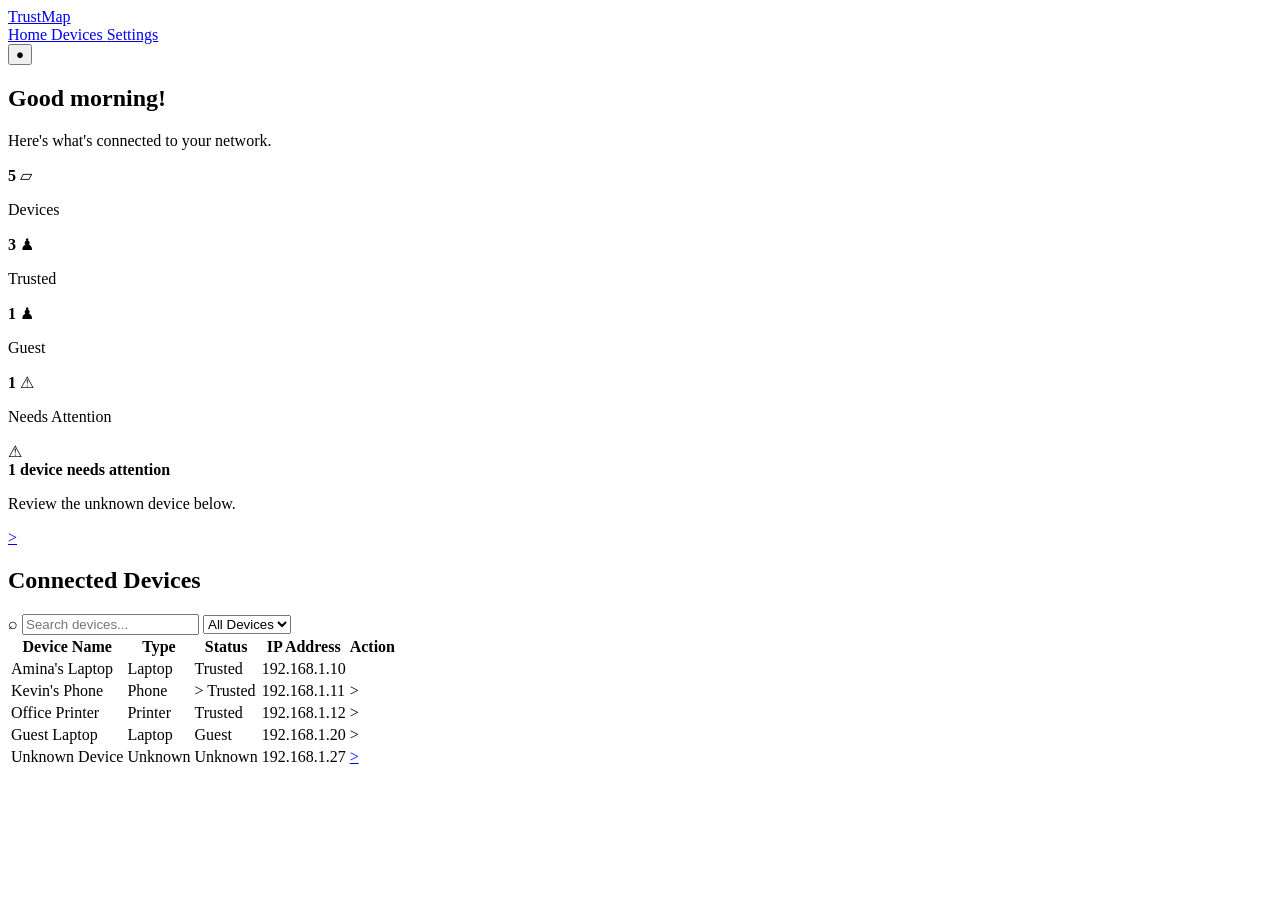
==== index.html @ f8d67c60 "create index html code" ====
<!DOCTYPE html>
<html lang="en">

<head>
    <meta charset="UTF-8">
    <meta name="viewport" content="width=device-width, initial-scale=1.0">
    <title>TrustMap | Dashboard</title>
    <link rel="stylesheet" href="css/style.css">
</head>

<body>
    <!-- top navigation bar -->
    <header class="topbar">
        <a href="index.html" class="logo">
            TrustMap
        </a>
        <nav class="main-nav" aria-label="Main navigation">
            <a href="index.html" class="nav-link active">
                Home
            </a>

            <a href="#devices" class="nav-link">
                Devices
            </a>

            <a href="#" class="nav-link">
                Settings
            </a>
        </nav>

        <button class="profile-button" aria-label="Open profile">
            <span aria-hidden="true">●</span>
        </button>
    </header>

    <!-- dashboard content -->
    <main class="dashboard">
        <section class="dashboard-intro">
            <h1>Good morning!</h1>
            <p>
                Here's what's connected to your network.
            </p>
        </section>

        <!-- network status cards -->
        <section class="status-grid" aria-label="Network status">
            <article class="status-card">
                <strong class="status-number">5</strong>
                <span aria-hidden="true">▱</span>
                <p>Devices</p>
            </article>

            <article class="status-card status-card-trusted">
                <strong class="status-number">3</strong>
                <span aria-hidden="true">♟</span>
                <p>Trusted</p>
            </article>

            <article class="status-card">
                <strong class="status-number">1</strong>
                <span aria-hidden="true">♟</span>
                <p>Guest</p>
            </article>

            <article class="status-card status-card-attention">
                <strong class="status-number">1</strong>
                <span aria-hidden="true">⚠</span>
                <p>Needs Attention</p>
            </article>
        </section>

        <!-- attention alert -->
        <section class="attention-alert" aria-label="Device attention required">
            <span class="alert-icon" aria-hidden="true">⚠</span>
            <div class="alert-message">
                <strong> 1 device needs attention </strong>
                <p> Review the unknown device below. </p>
            </div>

            <a href="device.html" class="alert-action" aria-label="Review unknown device">
                >
            </a>
        </section>

        <!-- connected devices section -->
        <section class="devices-section" id="devices">
            <h2>Connected Devices</h2>

            <!-- SEARCH + FILTER -->
            <div class="device-controls">
                <label class="search-box">
                    <span aria-hidden="true">⌕</span>
                    <input type="search" placeholder="Search devices..." aria-label="Search devices">
                </label>

                <select class="device-filter" aria-label="Filter devices">
                    <option>All Devices</option>
                    <option>Trusted</option>
                    <option>Guest</option>
                    <option>Unknown</option>
                </select>
            </div>

            <!-- devices table -->
            <div class="table-wrapper">
                <table class="device-table">
                    <thead>
                        <tr>
                            <th scope="col">Device Name</th>
                            <th scope="col">Type</th>
                            <th scope="col">Status</th>
                            <th scope="col">IP Address</th>
                            <th scope="col">
                                <span class="sr-only">Action</span>
                            </th>
                        </tr>
                    </thead>

                    <tbody>
                        <tr>
                            <td>Amina's Laptop</td>
                            <td>Laptop</td>
                            <td>
                                <span class="device-status trusted">
                                    <span class="status-dot"></span>
                                    Trusted
                                </span>
                            </td>
                            <td>192.168.1.10</td>
                            <td>
                                <span aria-hidden="true"></span>
                            </td>
                        </tr>


                        <tr>
                            <td>Kevin's Phone</td>
                            <td>Phone</td>

                            <td>
                                <span class="device-status trusted">
                                    <span class="status-dot">></span>
                                    Trusted
                                </span>
                            </td>
                            <td>192.168.1.11</td>
                            <td>
                                <span aria-hidden="true">></span>
                            </td>
                        </tr>

                        <tr>
                            <td>Office Printer</td>
                            <td>Printer</td>
                            <td>
                                <span class="device-status trusted">
                                    <span class="status-dot"></span>
                                    Trusted
                                </span>
                            </td>
                            <td>192.168.1.12</td>
                            <td>
                                <span aria-hidden="true">></span>
                            </td>
                        </tr>
                        
                        <tr>
                            <td>Guest Laptop</td>
                            <td>Laptop</td>
                            <td>
                                <span class="device-status guest">
                                    <span class="status-dot"></span>
                                    Guest
                                </span>
                            </td>
                            <td>192.168.1.20</td>
                            <td>
                                <span aria-hidden="true">></span>
                            </td>
                        </tr>

                        <tr class="unknown-device">
                            <td>Unknown Device</td>
                            <td>Unknown</td>
                            <td>
                                <span class="device-status unknown">
                                    <span class="status-dot"></span>
                                    Unknown
                                </span>
                            </td>
                            <td>192.168.1.27</td>
                            <td>
                                <a href="device.html" aria-label="View unknown device">></a>
                            </td>
                        </tr>
                    </tbody>
                </table>
            </div>
        </section>
    </main>
</body>
</html>
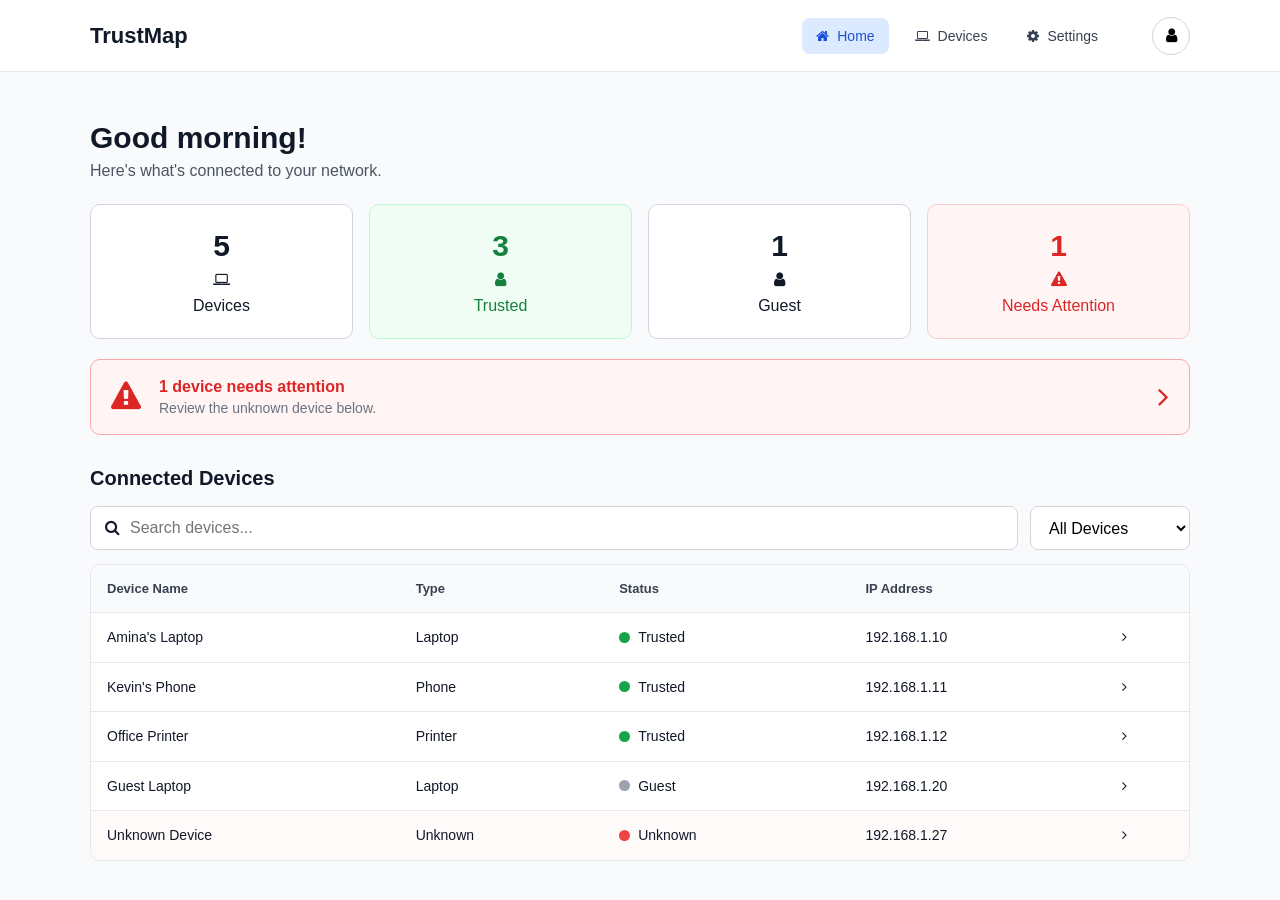
==== commit b7daabc7: "create and style device.html file" ====
--- a/index.html
+++ b/index.html
@@ -5,32 +5,47 @@
     <meta charset="UTF-8">
     <meta name="viewport" content="width=device-width, initial-scale=1.0">
     <title>TrustMap | Dashboard</title>
-    <link rel="stylesheet" href="css/style.css">
+    <link rel="stylesheet" href="/css/style.css">
+    <link rel="stylesheet" href="https://cdnjs.cloudflare.com/ajax/libs/font-awesome/4.7.0/css/font-awesome.min.css">
 </head>
 
 <body>
     <!-- top navigation bar -->
     <header class="topbar">
-        <a href="index.html" class="logo">
-            TrustMap
-        </a>
-        <nav class="main-nav" aria-label="Main navigation">
-            <a href="index.html" class="nav-link active">
-                Home
+        <div class="topbar-container">
+            <a href="index.html" class="logo">
+                TrustMap
             </a>
 
-            <a href="#devices" class="nav-link">
-                Devices
-            </a>
-
-            <a href="#" class="nav-link">
-                Settings
-            </a>
-        </nav>
-
-        <button class="profile-button" aria-label="Open profile">
-            <span aria-hidden="true">●</span>
-        </button>
+            <nav class="main-nav" aria-label="Main navigation">
+                <a href="index.html" class="nav-link active">
+                    <span aria-hidden="true">
+                        <i class="fa fa-home" aria-hidden="true"></i>
+                    </span>
+                    Home
+                </a>
+
+                <a href="device.html" class="nav-link">
+                    <span aria-hidden="true">
+                        <i class="fa fa-laptop" aria-hidden="true"></i>
+                    </span>
+                    Devices
+                </a>
+
+                <a href="#" class="nav-link">
+                    <span aria-hidden="true">
+                        <i class="fa fa-cog" aria-hidden="true"></i>
+                    </span>
+                    Settings
+                </a>
+            </nav>
+
+            <button class="profile-button" aria-label="Open profile">
+                <span aria-hidden="true">
+                    <i class="fa fa-user" aria-hidden="true"></i>
+                </span>
+            </button>
+        </div>
     </header>
 
     <!-- dashboard content -->
@@ -46,39 +61,49 @@
         <section class="status-grid" aria-label="Network status">
             <article class="status-card">
                 <strong class="status-number">5</strong>
-                <span aria-hidden="true">▱</span>
+                <span aria-hidden="true">
+                    <i class="fa fa-laptop" aria-hidden="true"></i>
+                </span>
                 <p>Devices</p>
             </article>
 
             <article class="status-card status-card-trusted">
                 <strong class="status-number">3</strong>
-                <span aria-hidden="true">♟</span>
+                <span aria-hidden="true">
+                    <i class="fa fa-user" aria-hidden="true"></i>
+                </span>
                 <p>Trusted</p>
             </article>
 
             <article class="status-card">
                 <strong class="status-number">1</strong>
-                <span aria-hidden="true">♟</span>
+                <span aria-hidden="true">
+                    <i class="fa fa-user" aria-hidden="true"></i>
+                </span>
                 <p>Guest</p>
             </article>
 
             <article class="status-card status-card-attention">
                 <strong class="status-number">1</strong>
-                <span aria-hidden="true">⚠</span>
+                <span aria-hidden="true">
+                    <i class="fa fa-exclamation-triangle" aria-hidden="true"></i>
+                </span>
                 <p>Needs Attention</p>
             </article>
         </section>
 
         <!-- attention alert -->
         <section class="attention-alert" aria-label="Device attention required">
-            <span class="alert-icon" aria-hidden="true">⚠</span>
+            <span class="alert-icon" aria-hidden="true">
+                <i class="fa fa-exclamation-triangle" aria-hidden="true"></i>
+            </span>
             <div class="alert-message">
                 <strong> 1 device needs attention </strong>
                 <p> Review the unknown device below. </p>
             </div>
 
             <a href="device.html" class="alert-action" aria-label="Review unknown device">
-                >
+                <i class="fa fa-angle-right" aria-hidden="true"></i>
             </a>
         </section>
 
@@ -89,7 +114,7 @@
             <!-- SEARCH + FILTER -->
             <div class="device-controls">
                 <label class="search-box">
-                    <span aria-hidden="true">⌕</span>
+                    <span aria-hidden="true"><i class="fa fa-search" aria-hidden="true"></i></span>
                     <input type="search" placeholder="Search devices..." aria-label="Search devices">
                 </label>
 
@@ -128,7 +153,9 @@
                             </td>
                             <td>192.168.1.10</td>
                             <td>
-                                <span aria-hidden="true"></span>
+                                <span aria-hidden="true">
+                                    <i class="fa fa-angle-right" aria-hidden="true"></i>
+                                </span>
                             </td>
                         </tr>
 
@@ -139,13 +166,15 @@
 
                             <td>
                                 <span class="device-status trusted">
-                                    <span class="status-dot">></span>
+                                    <span class="status-dot"></span>    
                                     Trusted
                                 </span>
                             </td>
                             <td>192.168.1.11</td>
                             <td>
-                                <span aria-hidden="true">></span>
+                                <span aria-hidden="true">
+                                    <i class="fa fa-angle-right" aria-hidden="true"></i>
+                                </span>
                             </td>
                         </tr>
 
@@ -160,7 +189,9 @@
                             </td>
                             <td>192.168.1.12</td>
                             <td>
-                                <span aria-hidden="true">></span>
+                                <span aria-hidden="true">
+                                    <i class="fa fa-angle-right" aria-hidden="true"></i>
+                                </span>
                             </td>
                         </tr>
                         
@@ -175,7 +206,9 @@
                             </td>
                             <td>192.168.1.20</td>
                             <td>
-                                <span aria-hidden="true">></span>
+                                <span aria-hidden="true">
+                                    <i class="fa fa-angle-right" aria-hidden="true"></i>
+                                </span>
                             </td>
                         </tr>
 
@@ -190,7 +223,9 @@
                             </td>
                             <td>192.168.1.27</td>
                             <td>
-                                <a href="device.html" aria-label="View unknown device">></a>
+                                <span aria-hidden="true">
+                                    <i class="fa fa-angle-right" aria-hidden="true"></i>
+                                </span>
                             </td>
                         </tr>
                     </tbody>
--- a/css/style.css
+++ b/css/style.css
@@ -0,0 +1,635 @@
+/* base */
+* {
+    box-sizing: border-box;
+}
+
+body {
+    margin: 0;
+    min-height: 100vh;
+    font-family: Arial, Helvetica, sans-serif;
+    background: #f8fafc;
+    color: #111827;
+}
+
+a {
+    color: inherit;
+    text-decoration: none;
+}
+
+button,
+input,
+select {
+    font: inherit;
+}
+
+/* top navigation bar */
+.topbar {
+    height: 72px;
+    background: #ffffff;
+    border-bottom: 1px solid #e5e7eb;
+    margin-bottom: 3rem;
+}
+
+.topbar-container {
+    width: min(100% - 40px, 1100px);
+    height: 100%;
+    margin: 0 auto;
+    display: flex;
+    align-items: center;
+    gap: 40px;
+}
+
+.logo {
+    font-size: 22px;
+    font-weight: 700;
+    margin-right: auto;
+}
+
+.main-nav {
+    display: flex;
+    align-items: center;
+    gap: 12px;
+}
+
+.nav-link {
+    display: flex;
+    align-items: center;
+    gap: 8px;
+    padding: 10px 14px;
+    border-radius: 8px;
+    color: #374151;
+    font-size: 14px;
+}
+
+.nav-link:hover {
+    background: #f3f4f6;
+}
+
+.nav-link.active {
+    background: #dbeafe;
+    color: #1d4ed8;
+}
+
+.profile-button {
+    width: 38px;
+    height: 38px;
+    border-radius: 50%;
+    border: 1px solid #d1d5db;
+    background: #ffffff;
+    cursor: pointer;
+}
+
+/* dashboard */
+.dashboard {
+    width: min(100% - 40px, 1100px);
+    margin: 0 auto;
+    margin-bottom: 3rem;
+}
+
+.dashboard-intro {
+    margin-bottom: 24px;
+}
+
+.dashboard-intro h1 {
+    margin: 0 0 6px;
+    font-size: 30px;
+    line-height: 1.2;
+}
+
+.dashboard-intro p {
+    margin: 0;
+    color: #4b5563;
+}
+
+/* status cards */
+.status-grid {
+    display: grid;
+    grid-template-columns: repeat(4, 1fr);
+    gap: 16px;
+    margin-bottom: 20px;
+}
+
+.status-card {
+    min-height: 135px;
+    display: flex;
+    flex-direction: column;
+    align-items: center;
+    justify-content: center;
+    gap: 8px;
+    background: #ffffff;
+    border: 1px solid #d1d5db;
+    border-radius: 10px;
+}
+
+.status-card p {
+    margin: 0;
+    text-align: center;
+}
+
+.status-number {
+    font-size: 30px;
+}
+
+.status-card-trusted {
+    background: #f0fdf4;
+    border-color: #bbf7d0;
+    color: #15803d;
+}
+
+.status-card-attention {
+    background: #fff5f5;
+    border-color: #fecaca;
+    color: #dc2626;
+}
+
+/* attention alert */
+.attention-alert {
+    display: flex;
+    align-items: center;
+    gap: 18px;
+    padding: 18px 20px;
+    margin-bottom: 32px;
+    background: #fff5f5;
+    border: 1px solid #fca5a5;
+    border-radius: 10px;
+    color: #dc2626;
+}
+
+.alert-icon {
+    font-size: 30px;
+}
+
+.alert-message {
+    flex: 1;
+}
+
+.alert-message strong {
+    display: block;
+    margin-bottom: 4px;
+    font-size: 16px;
+}
+
+.alert-message p {
+    margin: 0;
+    color: #6b7280;
+    font-size: 14px;
+}
+
+.alert-action {
+    font-size: 30px;
+}
+
+/* connected devices */
+.devices-section h2 {
+    margin: 0 0 16px;
+    font-size: 20px;
+}
+
+/* search + filter */
+.device-controls {
+    display: flex;
+    gap: 12px;
+    margin-bottom: 14px;
+}
+
+.search-box {
+    flex: 1;
+    display: flex;
+    align-items: center;
+    gap: 10px;
+    padding: 0 14px;
+    background: #ffffff;
+    border: 1px solid #d1d5db;
+    border-radius: 8px;
+}
+
+.search-box input {
+    width: 100%;
+    padding: 12px 0;
+    border: none;
+    outline: none;
+    background: transparent;
+}
+
+.device-filter {
+    min-width: 160px;
+    padding: 0 14px;
+    background: #ffffff;
+    border: 1px solid #d1d5db;
+    border-radius: 8px;
+    cursor: pointer;
+}
+
+/* device table */
+.table-wrapper {
+    overflow-x: auto;
+    background: #ffffff;
+    border: 1px solid #e5e7eb;
+    border-radius: 10px;
+}
+
+.device-table {
+    width: 100%;
+    border-collapse: collapse;
+}
+
+.device-table th,
+.device-table td {
+    padding: 16px;
+    text-align: left;
+    border-bottom: 1px solid #e5e7eb;
+}
+
+.device-table th {
+    background: #f9fafb;
+    color: #374151;
+    font-size: 13px;
+    font-weight: 600;
+}
+
+.device-table td {
+    font-size: 14px;
+}
+
+.device-table tbody tr:last-child td {
+    border-bottom: none;
+}
+
+.device-table tbody tr:hover {
+    background: #f9fafb;
+}
+
+/* device status */
+.device-status {
+    display: inline-flex;
+    align-items: center;
+    gap: 8px;
+}
+
+.status-dot {
+    width: 11px;
+    height: 11px;
+    display: inline-block;
+    border-radius: 50%;
+}
+
+.trusted .status-dot {
+    background: #16a34a;
+}
+
+.guest .status-dot {
+    background: #9ca3af;
+}
+
+.unknown .status-dot {
+    background: #ef4444;
+}
+
+/* unknown device */
+.unknown-device {
+    background: #fffafa;
+}
+
+.unknown-device a {
+    display: inline-block;
+    font-size: 24px;
+    font-weight: 600;
+}
+
+/* accessibility */
+.sr-only {
+    position: absolute;
+    width: 1px;
+    height: 1px;
+    padding: 0;
+    margin: -1px;
+    overflow: hidden;
+    clip: rect(0, 0, 0, 0);
+    white-space: nowrap;
+    border: 0;
+}
+
+/* =========================
+   DEVICE DETAILS PAGE
+========================= */
+
+.device-page {
+    width: min(100% - 40px, 760px);
+
+    margin: 0 auto;
+    padding: 32px 0 60px;
+}
+
+
+/* BACK LINK */
+
+.back-link {
+    display: inline-flex;
+    align-items: center;
+    gap: 6px;
+
+    margin-bottom: 28px;
+
+    color: #374151;
+    font-size: 14px;
+}
+
+.back-link:hover {
+    color: #1d4ed8;
+}
+
+
+/* =========================
+   DEVICE HEADING
+========================= */
+
+.device-heading {
+    display: flex;
+    align-items: center;
+    gap: 24px;
+
+    margin-bottom: 20px;
+}
+
+.device-icon {
+    width: 110px;
+    height: 110px;
+
+    display: grid;
+    place-items: center;
+
+    flex-shrink: 0;
+
+    background: #f9fafb;
+
+    border: 1px solid #e5e7eb;
+    border-radius: 10px;
+
+    font-size: 50px;
+}
+
+.device-heading-info h1 {
+    margin: 0 0 8px;
+
+    font-size: 26px;
+}
+
+.device-heading-info .device-status {
+    margin-bottom: 8px;
+}
+
+.device-heading-info p {
+    margin: 0;
+
+    color: #6b7280;
+    font-size: 14px;
+}
+
+
+/* =========================
+   DEVICE INFORMATION
+========================= */
+
+.device-information {
+    margin-bottom: 30px;
+
+    padding: 22px;
+
+    background: #ffffff;
+
+    border: 1px solid #e5e7eb;
+    border-radius: 10px;
+}
+
+.device-details-list {
+    margin: 0;
+}
+
+.detail-row {
+    display: grid;
+
+    grid-template-columns: 160px 1fr;
+
+    align-items: center;
+
+    min-height: 48px;
+}
+
+.detail-row dt {
+    color: #374151;
+    font-size: 14px;
+}
+
+.detail-row dd {
+    margin: 0;
+
+    display: flex;
+    align-items: center;
+    justify-content: space-between;
+    gap: 16px;
+
+    font-size: 14px;
+}
+
+.icon-button {
+    border: none;
+    background: transparent;
+
+    cursor: pointer;
+
+    font-size: 18px;
+}
+
+
+/* =========================
+   RECENT ACTIVITY
+========================= */
+
+.recent-activity {
+    margin-bottom: 30px;
+}
+
+.recent-activity h2,
+.device-actions h2 {
+    margin: 0 0 16px;
+
+    font-size: 19px;
+}
+
+.activity-list {
+    margin: 0;
+    padding: 0;
+
+    list-style: none;
+}
+
+.activity-list li {
+    position: relative;
+
+    display: flex;
+    gap: 16px;
+
+    min-height: 60px;
+}
+
+.activity-list li:not(:last-child)::before {
+    content: "";
+
+    position: absolute;
+
+    left: 5px;
+    top: 15px;
+
+    width: 1px;
+    height: 48px;
+
+    background: #d1d5db;
+}
+
+.activity-dot {
+    width: 11px;
+    height: 11px;
+
+    margin-top: 5px;
+
+    flex-shrink: 0;
+
+    background: #4b5563;
+
+    border-radius: 50%;
+}
+
+.activity-list p {
+    margin: 0 0 3px;
+
+    font-size: 14px;
+}
+
+.activity-list small {
+    color: #6b7280;
+}
+
+.activity-muted .activity-dot {
+    background: #9ca3af;
+}
+
+
+/* =========================
+   DEVICE ACTIONS
+========================= */
+
+.device-actions {
+    padding-top: 22px;
+
+    border-top: 1px solid #e5e7eb;
+}
+
+.action-buttons {
+    display: grid;
+    gap: 10px;
+}
+
+.action-button {
+    min-height: 48px;
+
+    display: flex;
+    align-items: center;
+    justify-content: center;
+
+    gap: 10px;
+
+    padding: 0 18px;
+
+    border-radius: 8px;
+
+    font-weight: 600;
+    cursor: pointer;
+}
+
+.trust-button {
+    background: #171717;
+
+    color: #ffffff;
+
+    border: 1px solid #171717;
+}
+
+.trust-button:hover {
+    background: #292929;
+}
+
+.restrict-button {
+    background: #ffffff;
+
+    color: #111827;
+
+    border: 1px solid #d1d5db;
+}
+
+.block-button {
+    background: #fff5f5;
+
+    color: #dc2626;
+
+    border: 1px solid #fca5a5;
+}
+
+
+/* =========================
+   DEVICE PAGE RESPONSIVE
+========================= */
+
+@media (max-width: 600px) {
+
+    .device-page {
+        width: min(100% - 24px, 760px);
+    }
+
+    .device-heading {
+        align-items: flex-start;
+    }
+
+    .device-icon {
+        width: 80px;
+        height: 80px;
+
+        font-size: 36px;
+    }
+
+    .detail-row {
+        grid-template-columns: 120px 1fr;
+    }
+}
+
+/* responsive design */
+@media (max-width: 700px) {
+    .topbar {
+        padding: 0 16px;
+        gap: 12px;
+    }
+
+    .main-nav {
+        gap: 4px;
+    }
+
+    .nav-link {
+        padding: 8px;
+    }
+
+    .status-grid {
+        grid-template-columns: repeat(2, 1fr);
+    }
+
+    .device-controls {
+        flex-direction: column;
+    }
+
+    .device-filter {
+        min-height: 44px;
+    }
+
+    .dashboard {
+        width: min(100% - 24px, 1100px);
+        padding-top: 24px;
+    }
+}
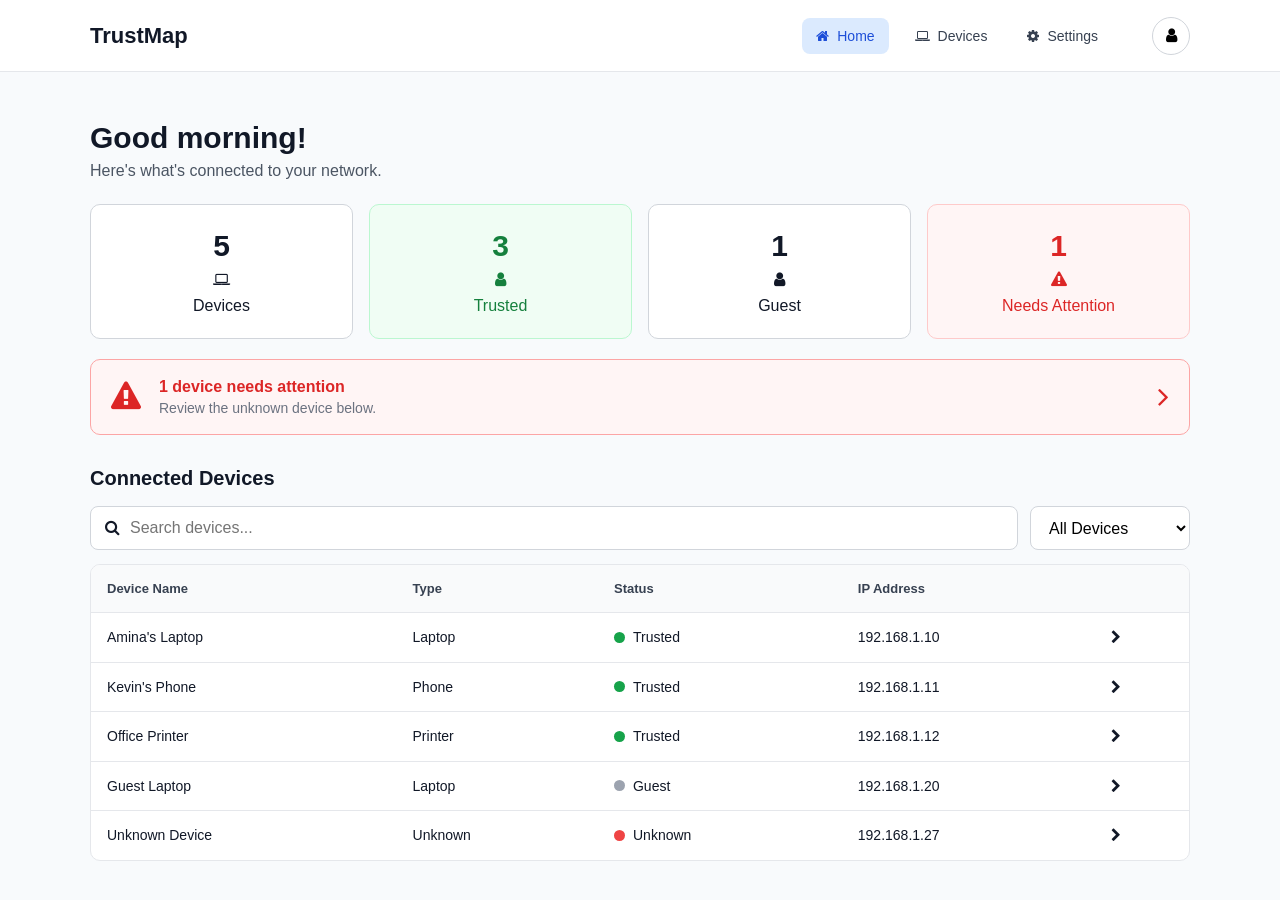
==== commit f5fb33f1: "introduced javascript to index.html page" ====
--- a/index.html
+++ b/index.html
@@ -141,97 +141,13 @@
                         </tr>
                     </thead>
 
-                    <tbody>
-                        <tr>
-                            <td>Amina's Laptop</td>
-                            <td>Laptop</td>
-                            <td>
-                                <span class="device-status trusted">
-                                    <span class="status-dot"></span>
-                                    Trusted
-                                </span>
-                            </td>
-                            <td>192.168.1.10</td>
-                            <td>
-                                <span aria-hidden="true">
-                                    <i class="fa fa-angle-right" aria-hidden="true"></i>
-                                </span>
-                            </td>
-                        </tr>
-
-
-                        <tr>
-                            <td>Kevin's Phone</td>
-                            <td>Phone</td>
-
-                            <td>
-                                <span class="device-status trusted">
-                                    <span class="status-dot"></span>    
-                                    Trusted
-                                </span>
-                            </td>
-                            <td>192.168.1.11</td>
-                            <td>
-                                <span aria-hidden="true">
-                                    <i class="fa fa-angle-right" aria-hidden="true"></i>
-                                </span>
-                            </td>
-                        </tr>
-
-                        <tr>
-                            <td>Office Printer</td>
-                            <td>Printer</td>
-                            <td>
-                                <span class="device-status trusted">
-                                    <span class="status-dot"></span>
-                                    Trusted
-                                </span>
-                            </td>
-                            <td>192.168.1.12</td>
-                            <td>
-                                <span aria-hidden="true">
-                                    <i class="fa fa-angle-right" aria-hidden="true"></i>
-                                </span>
-                            </td>
-                        </tr>
+                    <tbody id="device-table-body">
                         
-                        <tr>
-                            <td>Guest Laptop</td>
-                            <td>Laptop</td>
-                            <td>
-                                <span class="device-status guest">
-                                    <span class="status-dot"></span>
-                                    Guest
-                                </span>
-                            </td>
-                            <td>192.168.1.20</td>
-                            <td>
-                                <span aria-hidden="true">
-                                    <i class="fa fa-angle-right" aria-hidden="true"></i>
-                                </span>
-                            </td>
-                        </tr>
-
-                        <tr class="unknown-device">
-                            <td>Unknown Device</td>
-                            <td>Unknown</td>
-                            <td>
-                                <span class="device-status unknown">
-                                    <span class="status-dot"></span>
-                                    Unknown
-                                </span>
-                            </td>
-                            <td>192.168.1.27</td>
-                            <td>
-                                <span aria-hidden="true">
-                                    <i class="fa fa-angle-right" aria-hidden="true"></i>
-                                </span>
-                            </td>
-                        </tr>
                     </tbody>
                 </table>
             </div>
         </section>
     </main>
+    <script src="js/app.js"></script>
 </body>
 </html>
--- a/css/style.css
+++ b/css/style.css
@@ -309,10 +309,7 @@
     border: 0;
 }
 
-/* =========================
-   DEVICE DETAILS PAGE
-========================= */
-
+/* device page details */
 .device-page {
     width: min(100% - 40px, 760px);
 
@@ -320,16 +317,12 @@
     padding: 32px 0 60px;
 }
 
-
 /* BACK LINK */
-
 .back-link {
     display: inline-flex;
     align-items: center;
     gap: 6px;
-
     margin-bottom: 28px;
-
     color: #374151;
     font-size: 14px;
 }
@@ -338,39 +331,28 @@
     color: #1d4ed8;
 }
 
-
-/* =========================
-   DEVICE HEADING
-========================= */
-
+/* device heading */
 .device-heading {
     display: flex;
     align-items: center;
     gap: 24px;
-
     margin-bottom: 20px;
 }
 
 .device-icon {
     width: 110px;
     height: 110px;
-
     display: grid;
     place-items: center;
-
     flex-shrink: 0;
-
     background: #f9fafb;
-
     border: 1px solid #e5e7eb;
     border-radius: 10px;
-
     font-size: 50px;
 }
 
 .device-heading-info h1 {
     margin: 0 0 8px;
-
     font-size: 26px;
 }
 
@@ -380,23 +362,15 @@
 
 .device-heading-info p {
     margin: 0;
-
     color: #6b7280;
     font-size: 14px;
 }
 
-
-/* =========================
-   DEVICE INFORMATION
-========================= */
-
+/* device information */
 .device-information {
     margin-bottom: 30px;
-
     padding: 22px;
-
-    background: #ffffff;
-
+    background: #ffffff;
     border: 1px solid #e5e7eb;
     border-radius: 10px;
 }
@@ -407,11 +381,8 @@
 
 .detail-row {
     display: grid;
-
     grid-template-columns: 160px 1fr;
-
-    align-items: center;
-
+    align-items: center;
     min-height: 48px;
 }
 
@@ -422,29 +393,22 @@
 
 .detail-row dd {
     margin: 0;
-
     display: flex;
     align-items: center;
     justify-content: space-between;
     gap: 16px;
-
     font-size: 14px;
 }
 
 .icon-button {
     border: none;
     background: transparent;
-
     cursor: pointer;
-
     font-size: 18px;
 }
 
 
-/* =========================
-   RECENT ACTIVITY
-========================= */
-
+/* recent activity */
 .recent-activity {
     margin-bottom: 30px;
 }
@@ -452,56 +416,43 @@
 .recent-activity h2,
 .device-actions h2 {
     margin: 0 0 16px;
-
     font-size: 19px;
 }
 
 .activity-list {
     margin: 0;
     padding: 0;
-
     list-style: none;
 }
 
 .activity-list li {
     position: relative;
-
     display: flex;
     gap: 16px;
-
     min-height: 60px;
 }
 
 .activity-list li:not(:last-child)::before {
     content: "";
-
     position: absolute;
-
     left: 5px;
     top: 15px;
-
     width: 1px;
     height: 48px;
-
     background: #d1d5db;
 }
 
 .activity-dot {
     width: 11px;
     height: 11px;
-
     margin-top: 5px;
-
     flex-shrink: 0;
-
     background: #4b5563;
-
     border-radius: 50%;
 }
 
 .activity-list p {
     margin: 0 0 3px;
-
     font-size: 14px;
 }
 
@@ -513,14 +464,9 @@
     background: #9ca3af;
 }
 
-
-/* =========================
-   DEVICE ACTIONS
-========================= */
-
+/* device actions */
 .device-actions {
     padding-top: 22px;
-
     border-top: 1px solid #e5e7eb;
 }
 
@@ -531,26 +477,19 @@
 
 .action-button {
     min-height: 48px;
-
     display: flex;
     align-items: center;
     justify-content: center;
-
     gap: 10px;
-
     padding: 0 18px;
-
     border-radius: 8px;
-
     font-weight: 600;
     cursor: pointer;
 }
 
 .trust-button {
     background: #171717;
-
     color: #ffffff;
-
     border: 1px solid #171717;
 }
 
@@ -560,27 +499,19 @@
 
 .restrict-button {
     background: #ffffff;
-
     color: #111827;
-
     border: 1px solid #d1d5db;
 }
 
 .block-button {
     background: #fff5f5;
-
     color: #dc2626;
-
     border: 1px solid #fca5a5;
 }
 
 
-/* =========================
-   DEVICE PAGE RESPONSIVE
-========================= */
-
+/* device page responsive design */
 @media (max-width: 600px) {
-
     .device-page {
         width: min(100% - 24px, 760px);
     }
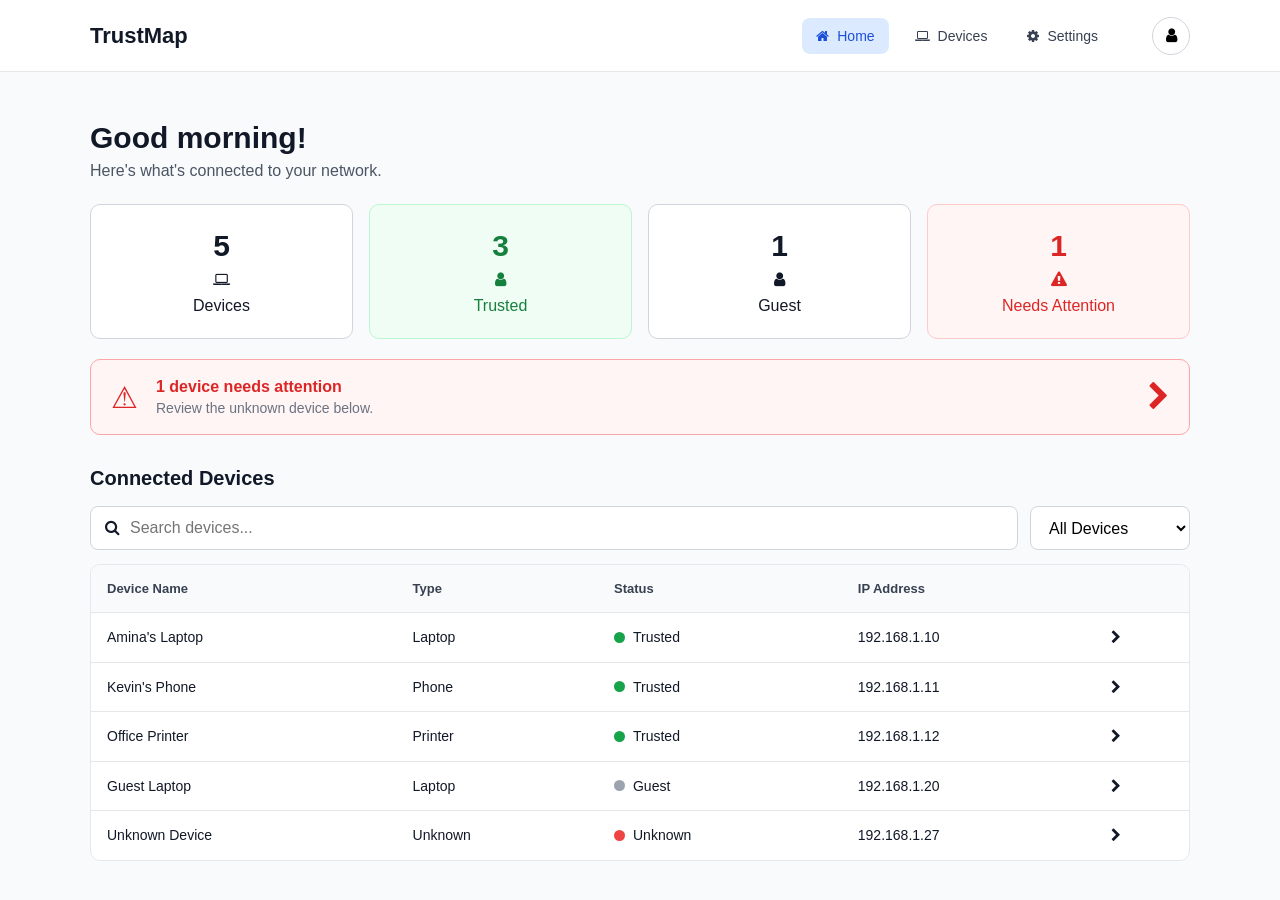
==== commit 4899d1b8: "create search functionality" ====
--- a/index.html
+++ b/index.html
@@ -52,15 +52,13 @@
     <main class="dashboard">
         <section class="dashboard-intro">
             <h1>Good morning!</h1>
-            <p>
-                Here's what's connected to your network.
-            </p>
+            <p> Here's what's connected to your network.</p>
         </section>
 
         <!-- network status cards -->
         <section class="status-grid" aria-label="Network status">
             <article class="status-card">
-                <strong class="status-number">5</strong>
+                <strong class="status-number" id="device-count">5</strong>
                 <span aria-hidden="true">
                     <i class="fa fa-laptop" aria-hidden="true"></i>
                 </span>
@@ -68,7 +66,7 @@
             </article>
 
             <article class="status-card status-card-trusted">
-                <strong class="status-number">3</strong>
+                <strong class="status-number" id="trusted-count">3</strong>
                 <span aria-hidden="true">
                     <i class="fa fa-user" aria-hidden="true"></i>
                 </span>
@@ -76,7 +74,7 @@
             </article>
 
             <article class="status-card">
-                <strong class="status-number">1</strong>
+                <strong class="status-number" id="guest-count">1</strong>
                 <span aria-hidden="true">
                     <i class="fa fa-user" aria-hidden="true"></i>
                 </span>
@@ -84,7 +82,7 @@
             </article>
 
             <article class="status-card status-card-attention">
-                <strong class="status-number">1</strong>
+                <strong class="status-number" id="attention-count">1</strong>
                 <span aria-hidden="true">
                     <i class="fa fa-exclamation-triangle" aria-hidden="true"></i>
                 </span>
@@ -93,7 +91,7 @@
         </section>
 
         <!-- attention alert -->
-        <section class="attention-alert" aria-label="Device attention required">
+        <section class="attention-alert" aria-label="Device attention required" id="network-alert">
             <span class="alert-icon" aria-hidden="true">
                 <i class="fa fa-exclamation-triangle" aria-hidden="true"></i>
             </span>
@@ -115,14 +113,14 @@
             <div class="device-controls">
                 <label class="search-box">
                     <span aria-hidden="true"><i class="fa fa-search" aria-hidden="true"></i></span>
-                    <input type="search" placeholder="Search devices..." aria-label="Search devices">
+                    <input type="search" id="device-search" placeholder="Search devices..." aria-label="Search devices">
                 </label>
 
-                <select class="device-filter" aria-label="Filter devices">
-                    <option>All Devices</option>
-                    <option>Trusted</option>
-                    <option>Guest</option>
-                    <option>Unknown</option>
+                <select class="device-filter" id="device-filter" aria-label="Filter devices">
+                    <option value="all">All Devices</option>
+                    <option value="trusted">Trusted</option>
+                    <option value="guest">Guest</option>
+                    <option value="unknown">Unknown</option>
                 </select>
             </div>
 
@@ -140,10 +138,7 @@
                             </th>
                         </tr>
                     </thead>
-
-                    <tbody id="device-table-body">
-                        
-                    </tbody>
+                    <tbody id="device-table-body"></tbody>
                 </table>
             </div>
         </section>
--- a/css/style.css
+++ b/css/style.css
@@ -509,6 +509,16 @@
     border: 1px solid #fca5a5;
 }
 
+.all-clear-alert {
+    background: #f0fdf4;
+    border-color: #bbf7d0;
+    color: #15803d;
+}
+
+.alert-message p {
+    color: #6b7280;
+}
+
 
 /* device page responsive design */
 @media (max-width: 600px) {
